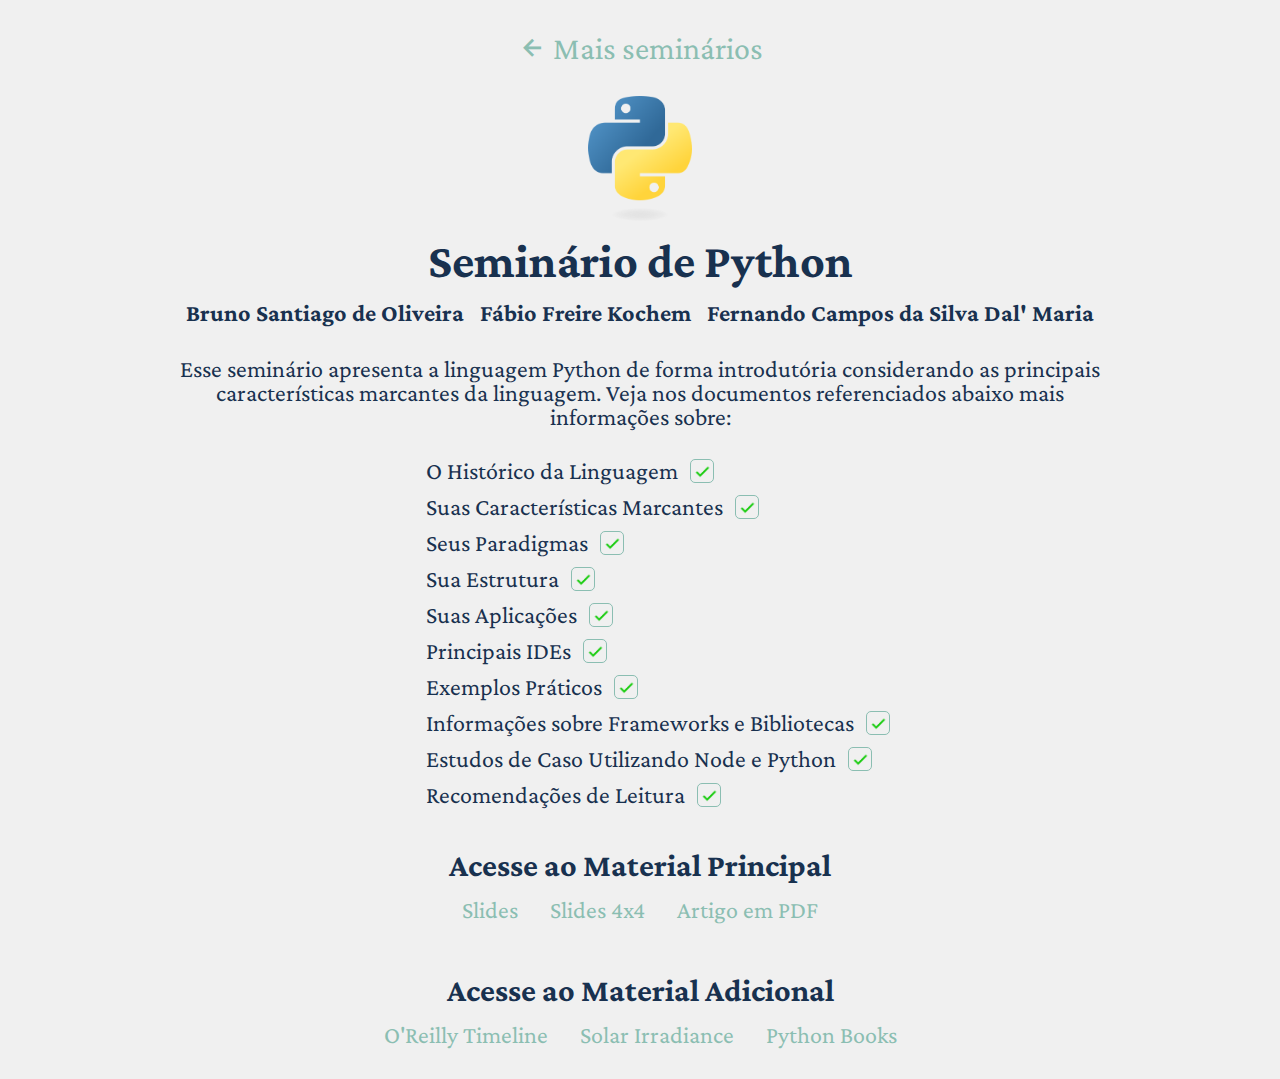
==== pt-br/lectures/Python/pythonLecture.html @ 01ef1185 "feat: Python lecture" ====
<!DOCTYPE html>
<html lang="en">
<head>
    <meta charset="UTF-8">
    <meta http-equiv="X-UA-Compatible" content="IE=edge">
    <meta name="viewport" content="width=device-width, initial-scale=1.0">
    <link href='https://unpkg.com/boxicons@2.1.4/css/boxicons.min.css' rel='stylesheet'>
    <link rel="stylesheet" href="../../../styles.css">
    <link rel="stylesheet" href="./pythonLecture.css">
    <meta name="author" content="Fernando Campos Silva Dal Maria">
    <meta name="description" content="Seminário de Python">
    <meta name="keywords" content="Python, Seminário, Seminário de Python">
    <title>Seminário de Python</title>
</head>
<body>
    <header class="header-container">
        <div class="header-title-container">
            <nav class="navigation">
                <div class="prev-page-div">
                    <a href="../../../index.html" rel="prev" class="next-page-link">
                        <i class='bx bx-left-arrow-alt'></i>
                        <p>Mais seminários</p>
                    </a>
                </div>
            </nav>
            <div class="header-logo-container">
                <a href="https://www.python.org/" rel="external">
                    <img class="header-logo" src="./imgs/logos/python-logo-only.png" alt="Python Programming Language Logo">
                </a>
            </div>
            <div class="header-title">
                <h1>Seminário de Python</h1>
                <ul class="header-authors-list">
                    <li><h3>Bruno Santiago de Oliveira</h3></li>
                    <li><h3>Fábio Freire Kochem</h3></li>
                    <li><h3>Fernando Campos da Silva Dal' Maria</h3></li>
                </ul>
            </div>
        </div>
    </header>
    <main class="main-container">
        <div class="lecture-description">
            <p>
                Esse seminário apresenta a linguagem Python de forma introdutória
                considerando as principais características marcantes da linguagem.
                Veja nos documentos referenciados abaixo mais informações sobre:
            </p>
        </div>
        <ul class="description-list">
            <li>O Histórico da Linguagem</li>
            <li>Suas Características Marcantes</li>
            <li>Seus Paradigmas</li>
            <li>Sua Estrutura</li>
            <li>Suas Aplicações</li>
            <li>Principais IDEs</li>
            <li>Exemplos Práticos</li>
            <li>Informações sobre Frameworks e Bibliotecas</li>
            <li>Estudos de Caso Utilizando Node e Python</li>
            <li>Recomendações de Leitura</li>
        </ul>
        <div class="documents-container">
            <h2>Acesse ao Material Principal</h2>
            <ul class="documents-list">
                <li>
                    <a href="./docs/PYTHON PROGRAMMING LANGUAGE.pdf" target="_blank" rel="noopener noreferrer">
                        Slides
                    </a>
                </li>
                <li>
                    <a href="./docs/PYTHON PROGRAMMING LANGUAGE4x4.pdf" target="_blank" rel="noopener noreferrer">
                        Slides 4x4
                    </a>
                </li>
                <li>
                    <a href="./docs/Seminario_Python_Final.pdf" target="_blank" rel="noopener noreferrer">
                        Artigo em PDF
                    </a>
                </li>
            </ul>
        </div>
        <div class="documents-container">
            <h2>Acesse ao Material Adicional</h2>
            <ul class="documents-list">
                <li>
                    <a href="./docs/PYTHON PROGRAMMING LANGUAGE.pdf" target="_blank" rel="noopener noreferrer">
                        O'Reilly Timeline
                    </a>
                </li>
                <li>
                    <a href="https://github.com/RafaelAmauri/SolarIrradiance" target="_blank" rel="noopener noreferrer">
                        Solar Irradiance
                    </a>
                </li>
                <li>
                    <a href="https://wiki.python.org/moin/PythonBooks" target="_blank" rel="noopener noreferrer">
                        Python Books
                    </a>
                </li>
            </ul>
        </div>
    </main>
    <footer>
        
    </footer>
</body>
</html>
---- styles.css ----
@import url('https://fonts.googleapis.com/css2?family=Crimson+Pro:ital,wght@0,300;0,400;0,500;0,600;0,700;1,300;1,400;1,500;1,600;1,700&display=swap');

:root {
    --azul-corpo: #18314F;
    --azul-titulo: #8BBEB2;
    --background-color: #f0f0f0;
    --background-code: #C3DDD7;
    --footer-background-color: #ececec;
}

*, *::after, *::before {
    margin: 0;
    padding: 0;
    box-sizing: border-box;
}

html, body {
    height: 100vh;
}

body {
    color: var(--azul-corpo);
    background-color: var(--background-color);
    font: 400 1.2rem/1.2rem 'Crimson Pro', serif;
}

h1, h2, h3 {
    text-align: center;
}

h1 {
    font-size: 2rem;
}

h2 {
    font-size: 1.5rem;
}

h3 {
    font-size: 1.3rem;
}

a {
    text-decoration: none;
    color: var(--azul-titulo);
}

a:hover {
    text-decoration: underline;
    color: #78a399;
}

/* Arrows */

.navigation {
    display: flex;
    justify-content: center;
    align-items: center;
}

#home-nav {
    justify-content: center;
}

.next-page-link {
    font-size: 1.3rem;
    margin: 0.5rem auto;
    padding: 0.5rem 0;
    display: flex;
    gap: .3rem;
    justify-content: center;
    align-items: center;
    transition: all 200ms;
}

.next-page-link:hover {
    text-decoration: none;
}

.next-page-link:hover i {
    animation-name: continue;
    animation-duration: 400ms;
    animation-timing-function: ease-in;
    animation-iteration-count: infinite;
    animation-direction: alternate;
}

.prev-page-div .next-page-link:hover i {
    animation-timing-function: ease-out;
}

@keyframes continue {
    from {
        transform: translateX(0px);
    }

    to {
        transform: translateX(10px);
    }
}

/* MEDIA */

@media screen and (min-width: 768px) {
    body {
        font: 400 1.5rem/1.5rem 'Crimson Pro', serif;
    }

    h1 {
        font-size: 3rem;
    }

    h2 {
        font-size: 2rem;
    }

    h3 {
        font-size: 1.5rem;
    }

    .next-page-link {
        font-size: 2rem;
    }
}
---- pt-br/lectures/Python/pythonLecture.css ----
/* HEADER */

.header-container {
    position: relative;
}

.header-title-container {
    width: 100%;
    padding: 1rem 0.5rem;
    display: grid;
    justify-content: center;
    align-items: center;
    gap: 1rem;
}

.header-logo-container {
    height: 100px;   
}

.header-logo {
    margin: 0 auto;
    display: block;
    height: 100%;
    width: auto;
}

.header-title h1 {
    line-height: 1em;
    padding-bottom: 1rem;
}

.header-authors-list {
    list-style-type: none;
    display: flex;
    justify-content: center;
    align-items: center;
    flex-wrap: wrap;
    gap: 1rem;
}

/* MAIN */

.main-container {
    padding: 1rem;
    max-width: 1000px;
    margin: 0 auto;
    display: grid;
    gap: 1.5rem;
}

.lecture-description {
    text-align: center;
}

.description-list {
    list-style: none;
    margin: 0 auto;
    width: fit-content;
}

.description-list li {
    width: fit-content;
    line-height: 1.5em;
    position: relative;
}

.description-list li::after {
    content: "";
    position: absolute;
    top: 50%;
    right: -1.5em;
    transform: translate(0, -50%);
    height: 1em;
    width: 1em;
    border: 1px solid var(--azul-titulo);
    background-image: url(./imgs/icons/check-regular-48.png);
    background-position: center;
    background-repeat: no-repeat;
    background-size: contain;
    border-radius: 5px;
}

.documents-container {
    padding-block: 1rem;
    display: grid;
    gap: 1.3rem;
}


.documents-list {
    list-style-type: none;
    display: flex;
    justify-content: center;
    align-items: center;
    gap: 2rem;
}

/* MEDIA */

@media screen and (min-width: 768px) {
    .header-logo-container {
        height: 125px;   
    }
}
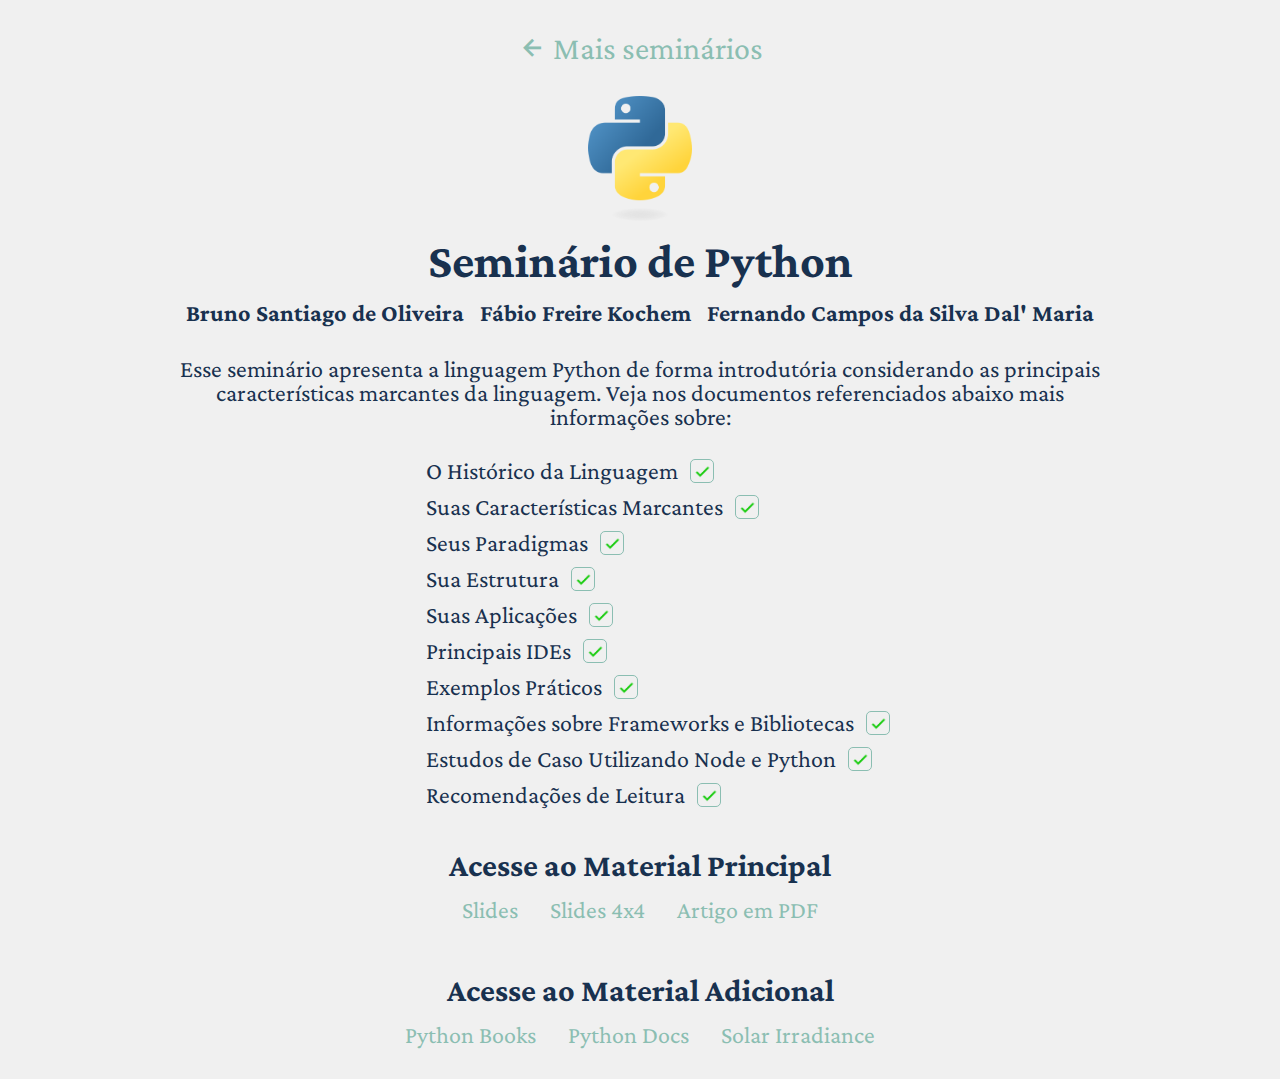
==== commit a5b794ce: "feat: Python lecture link update" ====
--- a/pt-br/lectures/Python/pythonLecture.html
+++ b/pt-br/lectures/Python/pythonLecture.html
@@ -82,18 +82,18 @@
             <h2>Acesse ao Material Adicional</h2>
             <ul class="documents-list">
                 <li>
-                    <a href="./docs/PYTHON PROGRAMMING LANGUAGE.pdf" target="_blank" rel="noopener noreferrer">
-                        O'Reilly Timeline
+                    <a href="https://wiki.python.org/moin/PythonBooks" target="_blank" rel="noopener noreferrer">
+                        Python Books
+                    </a>
+                </li>
+                <li>
+                    <a href="https://www.python.org/doc/" target="_blank" rel="noopener noreferrer">
+                        Python Docs
                     </a>
                 </li>
                 <li>
                     <a href="https://github.com/RafaelAmauri/SolarIrradiance" target="_blank" rel="noopener noreferrer">
                         Solar Irradiance
-                    </a>
-                </li>
-                <li>
-                    <a href="https://wiki.python.org/moin/PythonBooks" target="_blank" rel="noopener noreferrer">
-                        Python Books
                     </a>
                 </li>
             </ul>
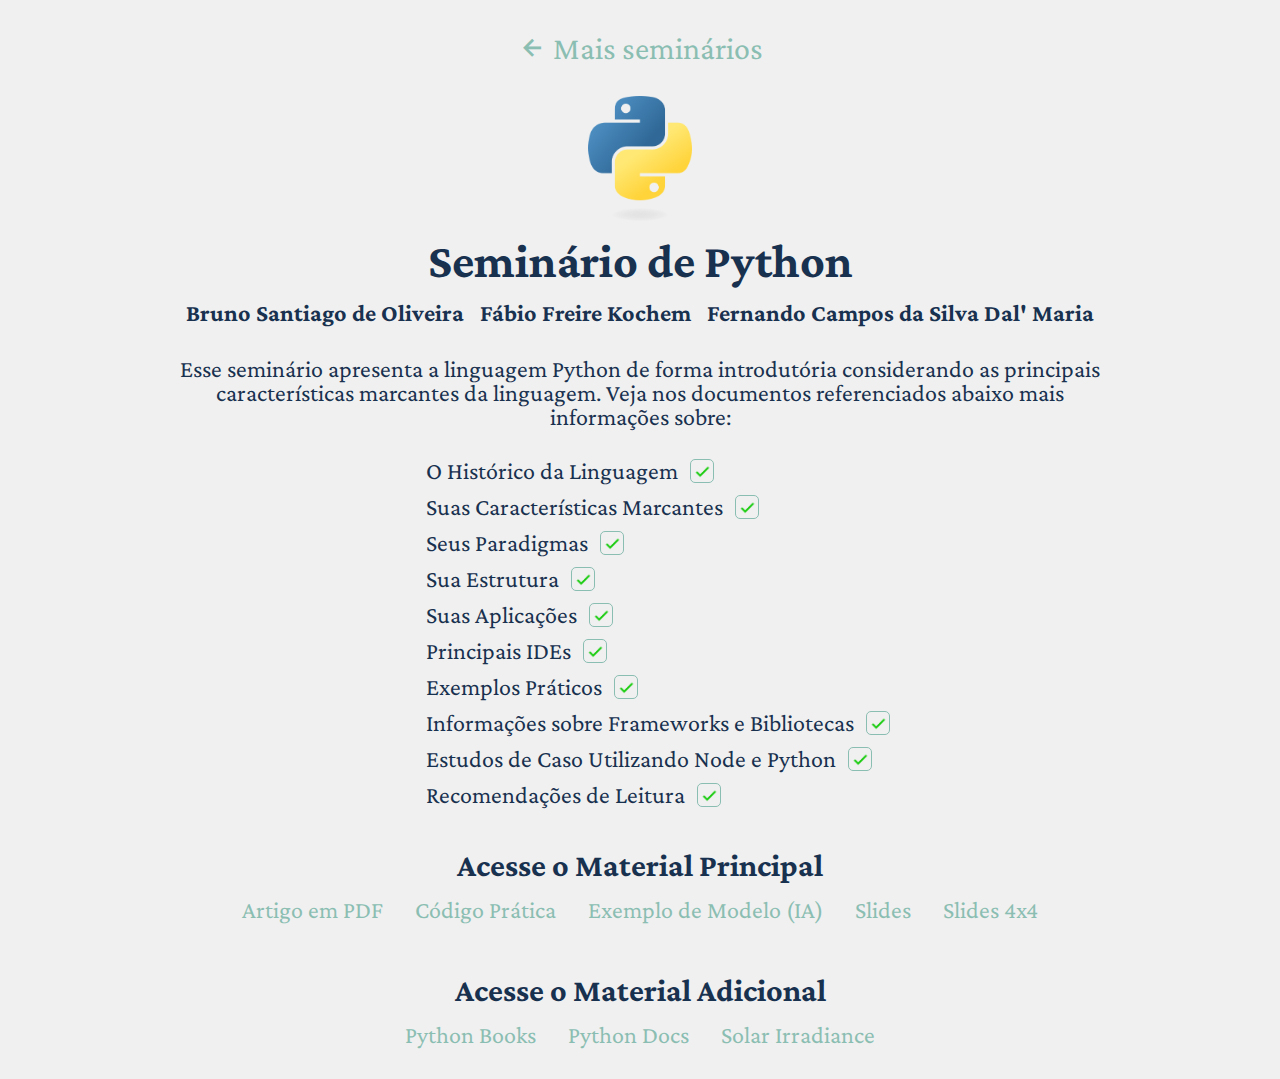
==== commit 2050f5b9: "Python lecture additional material" ====
--- a/pt-br/lectures/Python/pythonLecture.html
+++ b/pt-br/lectures/Python/pythonLecture.html
@@ -4,12 +4,13 @@
     <meta charset="UTF-8">
     <meta http-equiv="X-UA-Compatible" content="IE=edge">
     <meta name="viewport" content="width=device-width, initial-scale=1.0">
+    <meta name="author" content="Fernando Campos Silva Dal Maria">
+    <meta name="description" content="Seminário de Python">
+    <meta name="keywords" content="Python, Seminário, Seminário de Python">
     <link href='https://unpkg.com/boxicons@2.1.4/css/boxicons.min.css' rel='stylesheet'>
     <link rel="stylesheet" href="../../../styles.css">
     <link rel="stylesheet" href="./pythonLecture.css">
-    <meta name="author" content="Fernando Campos Silva Dal Maria">
-    <meta name="description" content="Seminário de Python">
-    <meta name="keywords" content="Python, Seminário, Seminário de Python">
+    <link rel="shortcut icon" href="./imgs/logos/python-original.svg" type="image/x-icon">
     <title>Seminário de Python</title>
 </head>
 <body>
@@ -59,8 +60,23 @@
             <li>Recomendações de Leitura</li>
         </ul>
         <div class="documents-container">
-            <h2>Acesse ao Material Principal</h2>
+            <h2>Acesse o Material Principal</h2>
             <ul class="documents-list">
+                <li>
+                    <a href="./docs/Seminario_Python_Final.pdf" target="_blank" rel="noopener noreferrer">
+                        Artigo em PDF
+                    </a>
+                </li>
+                <li>
+                    <a href="./code/exercicio.py" target="_blank" rel="noopener noreferrer">
+                        Código Prática
+                    </a>
+                </li>
+                <li>
+                    <a href="./code/exemploDeModelo.py" target="_blank" rel="noopener noreferrer">
+                        Exemplo de Modelo (IA)
+                    </a>
+                </li>
                 <li>
                     <a href="./docs/PYTHON PROGRAMMING LANGUAGE.pdf" target="_blank" rel="noopener noreferrer">
                         Slides
@@ -71,15 +87,10 @@
                         Slides 4x4
                     </a>
                 </li>
-                <li>
-                    <a href="./docs/Seminario_Python_Final.pdf" target="_blank" rel="noopener noreferrer">
-                        Artigo em PDF
-                    </a>
-                </li>
             </ul>
         </div>
         <div class="documents-container">
-            <h2>Acesse ao Material Adicional</h2>
+            <h2>Acesse o Material Adicional</h2>
             <ul class="documents-list">
                 <li>
                     <a href="https://wiki.python.org/moin/PythonBooks" target="_blank" rel="noopener noreferrer">
--- a/styles.css
+++ b/styles.css
@@ -63,7 +63,7 @@
 }
 
 .next-page-link {
-    font-size: 1.3rem;
+    font-size: 1.5rem;
     margin: 0.5rem auto;
     padding: 0.5rem 0;
     display: flex;
--- a/pt-br/lectures/Python/pythonLecture.css
+++ b/pt-br/lectures/Python/pythonLecture.css
@@ -92,6 +92,7 @@
     display: flex;
     justify-content: center;
     align-items: center;
+    flex-wrap: wrap;
     gap: 2rem;
 }
 
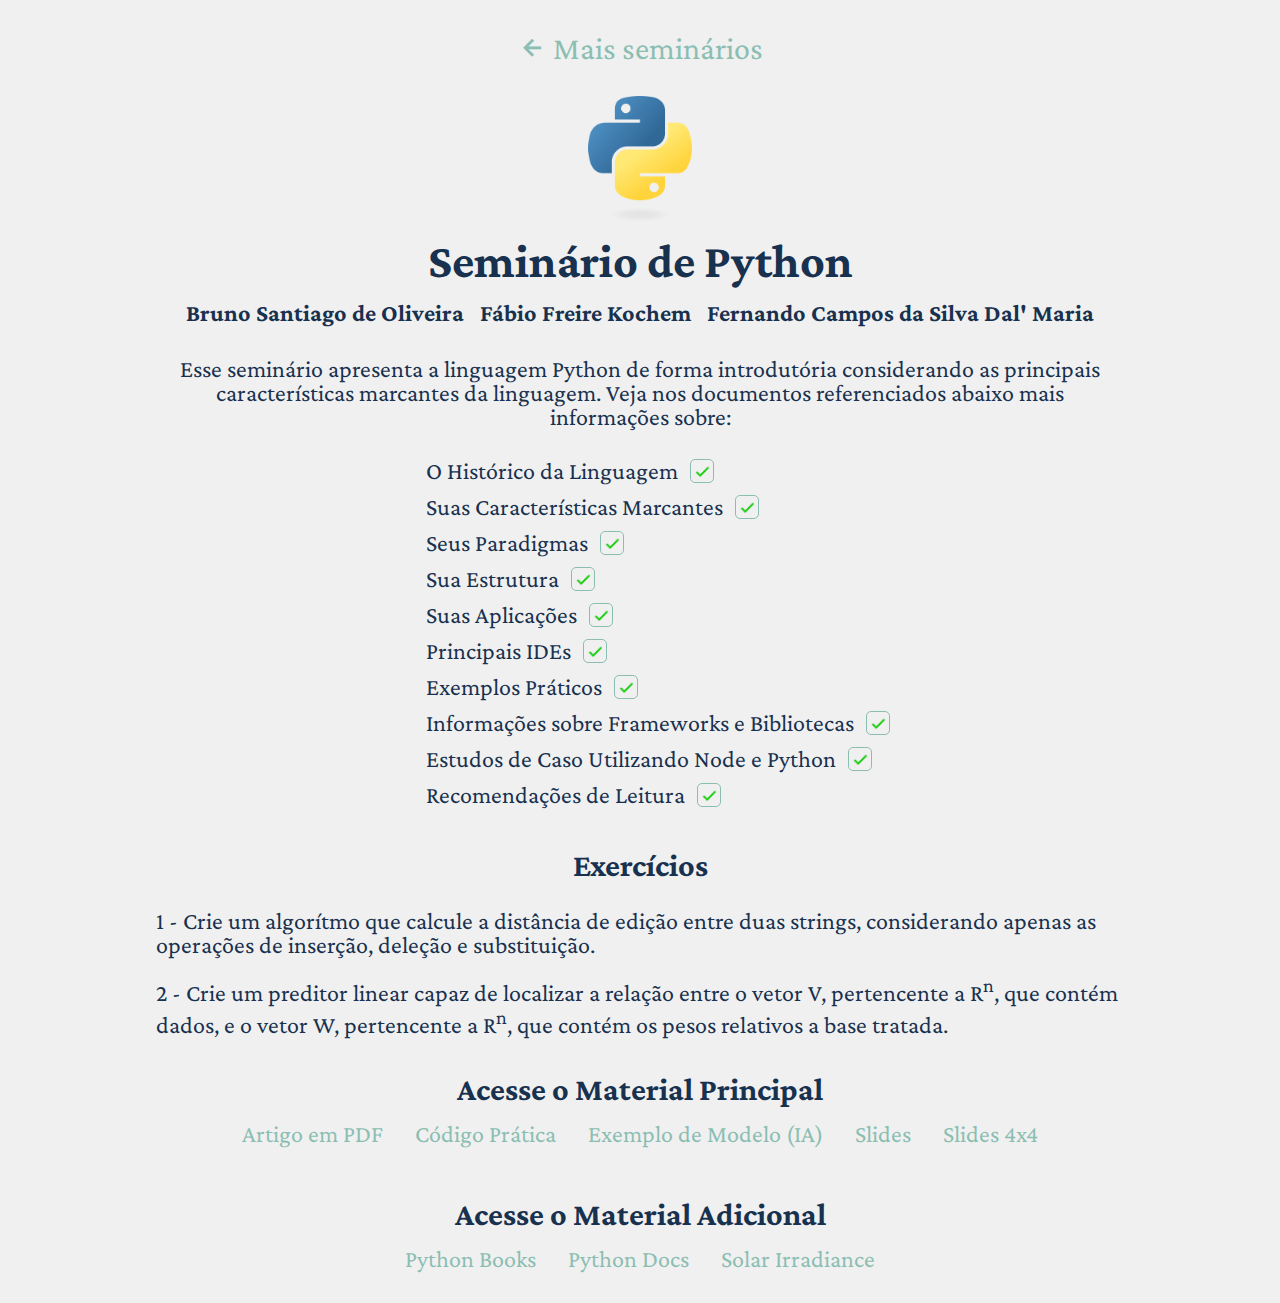
==== commit 985abd12: "Python lecture: exercises" ====
--- a/pt-br/lectures/Python/pythonLecture.html
+++ b/pt-br/lectures/Python/pythonLecture.html
@@ -59,6 +59,22 @@
             <li>Estudos de Caso Utilizando Node e Python</li>
             <li>Recomendações de Leitura</li>
         </ul>
+        <div class="exercizes-container">
+            <h2>Exercícios</h2>
+            <div>
+                <p>
+                    1 - Crie um algorítmo que calcule a distância de edição entre duas strings, 
+                    considerando apenas as operações de inserção, deleção e substituição.
+                </p>
+            </div>
+
+            <div>
+                <p>
+                    2 - Crie um preditor linear capaz de localizar a relação entre o vetor V, pertencente a R<sup>n</sup>, 
+                    que contém dados, e o vetor W, pertencente a R<sup>n</sup>, que contém os pesos relativos a base tratada.
+                </p>
+            </div>
+        </div>
         <div class="documents-container">
             <h2>Acesse o Material Principal</h2>
             <ul class="documents-list">
--- a/pt-br/lectures/Python/pythonLecture.css
+++ b/pt-br/lectures/Python/pythonLecture.css
@@ -52,6 +52,17 @@
     text-align: center;
 }
 
+.exercizes-container {
+    display: grid;
+    justify-content: center;
+    align-items: center;
+    gap: 1rem;
+}
+
+.exercizes-container h2 {
+    padding-block: 1rem;
+}
+
 .description-list {
     list-style: none;
     margin: 0 auto;
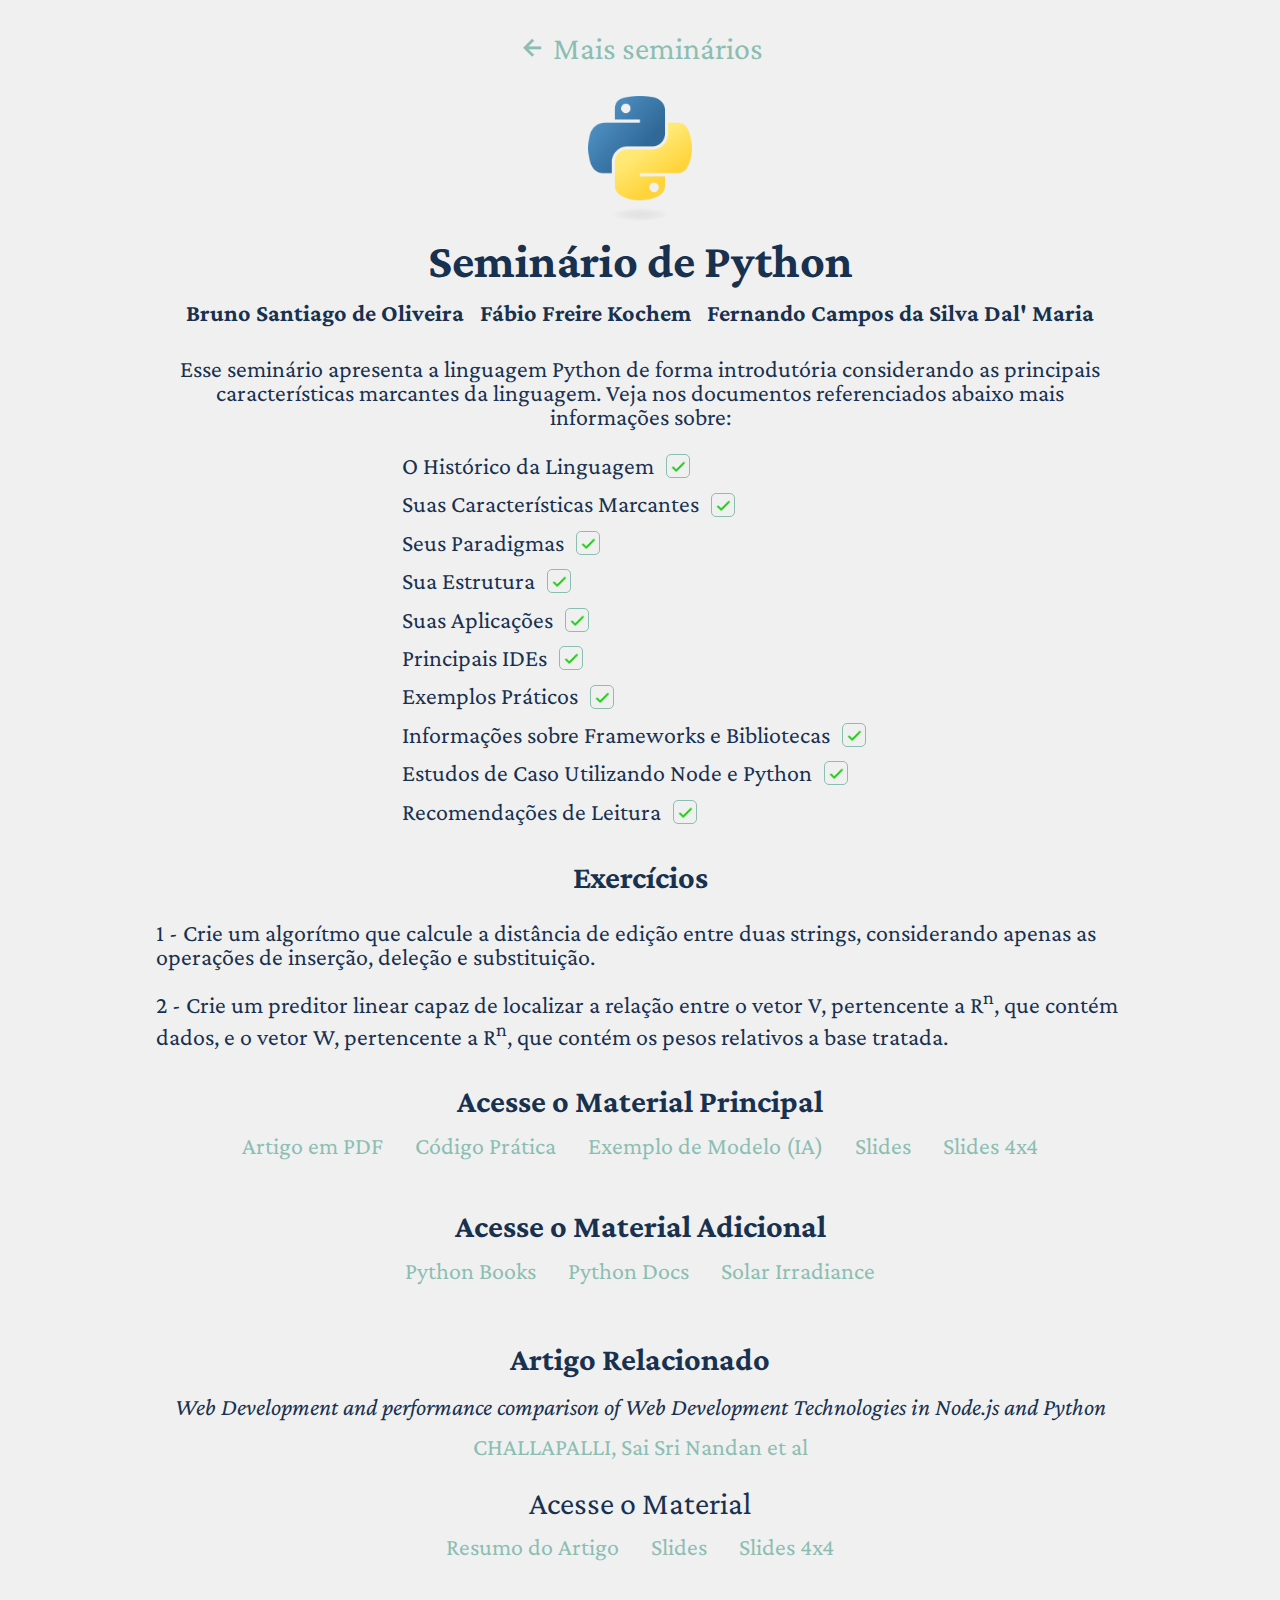
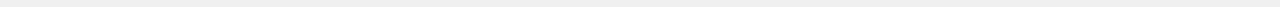
==== commit 98b7e405: "feat: python lecture, paper" ====
--- a/pt-br/lectures/Python/pythonLecture.html
+++ b/pt-br/lectures/Python/pythonLecture.html
@@ -125,6 +125,32 @@
                 </li>
             </ul>
         </div>
+
+        <div class="paper-container">
+            <h2>Artigo Relacionado</h2>
+            <h3><em>Web Development and performance comparison of Web Development Technologies in Node.js and Python</em></h3>
+            <h4><a href="https://ieeexplore.ieee.org/document/9673464" target="_blank" rel="noopener noreferrer">CHALLAPALLI, Sai Sri Nandan et al</a></h4>
+            <div class="documents-container">
+                <h2>Acesse o Material</h2>
+                <ul class="documents-list">
+                    <li>
+                        <a href="./docs/Resumo_de_LP_Artigo.pdf" target="_blank" rel="noopener noreferrer">
+                            Resumo do Artigo
+                        </a>
+                    </li>
+                    <li>
+                        <a href="./docs/Python_Trabalho_Pratico_Artigo.pdf" target="_blank" rel="noopener noreferrer">
+                            Slides
+                        </a>
+                    </li>
+                    <li>
+                        <a href="./docs/Python_Trabalho_Pratico_Artigo_4x4.pdf" target="_blank" rel="noopener noreferrer">
+                            Slides 4x4
+                        </a>
+                    </li>
+                </ul>
+            </div>
+        </div>
     </main>
     <footer>
         
--- a/pt-br/lectures/Python/pythonLecture.css
+++ b/pt-br/lectures/Python/pythonLecture.css
@@ -67,12 +67,15 @@
     list-style: none;
     margin: 0 auto;
     width: fit-content;
+    display: grid;
+    gap: 0.5em;
 }
 
 .description-list li {
     width: fit-content;
-    line-height: 1.5em;
+    line-height: 1.1em;
     position: relative;
+    margin-right: 2em;
 }
 
 .description-list li::after {
@@ -107,6 +110,28 @@
     gap: 2rem;
 }
 
+.paper-container > h2 {
+    padding-block: 1.5rem;
+}
+
+.paper-container > h3 {
+    padding-bottom: 1rem;
+}
+
+.paper-container > h3,
+.paper-container > h4 {
+    font-weight: 400;
+    text-align: center;
+}
+
+.paper-container .documents-container {
+    padding-block: 2rem;
+}
+
+.paper-container .documents-container h2 {
+    font-weight: 400;
+}
+
 /* MEDIA */
 
 @media screen and (min-width: 768px) {
